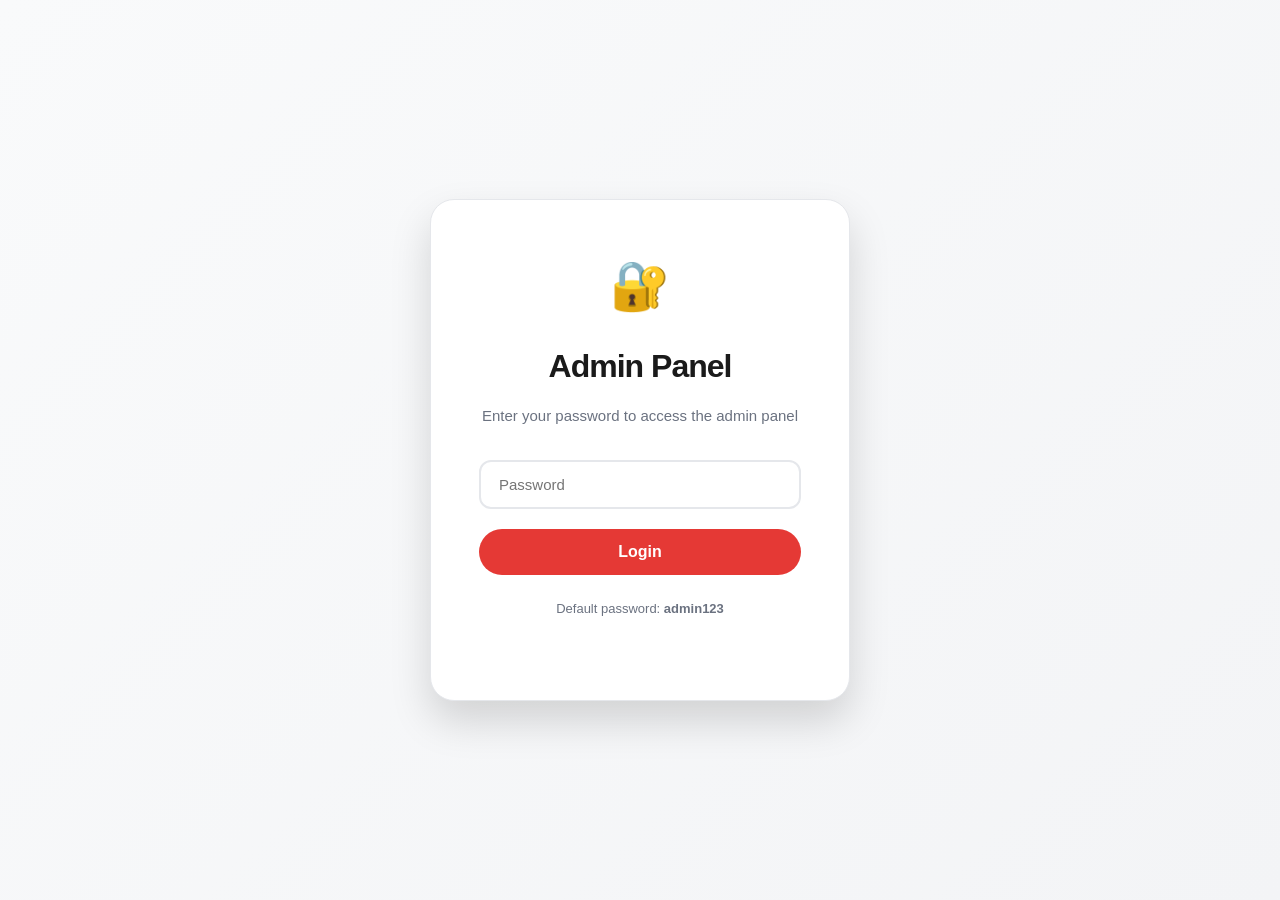
==== admin.html @ 6e89bb48 "Add files via upload" ====
<!DOCTYPE html>
<html lang="en">
<head>
  <meta charset="UTF-8">
  <meta name="viewport" content="width=device-width, initial-scale=1.0">
  <title>Admin Panel | LAPTOP DATA</title>
  <link rel="stylesheet" href="style.css">
</head>
<body>
  <!-- Login Screen -->
  <div class="login-wrap" id="loginScreen">
    <div class="login-card">
      <div style="font-size: 48px; margin-bottom: 16px;">🔐</div>
      <h2>Admin Panel</h2>
      <p>Enter your password to access the admin panel</p>
      <div class="login-error" id="loginError">Incorrect password</div>
      <input type="password" id="passwordInput" placeholder="Password" onkeypress="if(event.key==='Enter') login()">
      <button class="btn btn-primary" onclick="login()">Login</button>
      <p style="margin-top: 24px; font-size: 13px; color: var(--text-secondary);">
        Default password: <strong>admin123</strong>
      </p>
    </div>
  </div>

  <!-- Admin Panel -->
  <div id="adminPanel" style="display: none;">
    <header class="header">
      <nav class="nav">
        <a href="index.html" class="logo">
          <img src="logo.png" alt="LAPTOP DATA" class="logo-img" onerror="this.style.display='none'">
          <span class="logo-text">LAPTOP DATA</span>
        </a>
        <div class="nav-actions">
          <a href="index.html" class="btn btn-secondary">
            🏠 Back to Site
          </a>
          <button class="btn btn-outline" onclick="logout()">
            🚪 Logout
          </button>
        </div>
      </nav>
    </header>

    <div class="admin-container">
      <div class="admin-header">
        <h1>Manage Laptops</h1>
        <div class="admin-actions">
          <button class="btn btn-primary" onclick="openAddForm()">
            ➕ Add New Laptop
          </button>
          <button class="btn btn-secondary" onclick="exportData()">
            📥 Export JSON
          </button>
          <button class="btn btn-secondary" onclick="document.getElementById('importFile').click()">
            📤 Import JSON
          </button>
          <input type="file" id="importFile" accept=".json" style="display:none" onchange="importData(event)">
          <button class="btn btn-outline" onclick="resetData()">
            🔄 Reset Data
          </button>
        </div>
      </div>

      <div class="admin-table-wrap">
        <table class="admin-table">
          <thead>
            <tr>
              <th>Image</th>
              <th>Name</th>
              <th>Brand</th>
              <th>Processor</th>
              <th>RAM</th>
              <th>Price</th>
              <th>Actions</th>
            </tr>
          </thead>
          <tbody id="adminTableBody"></tbody>
        </table>
      </div>
    </div>
  </div>

  <!-- Add/Edit Modal -->
  <div class="modal-overlay" id="formModal">
    <div class="modal form-modal">
      <button class="modal-close" onclick="closeForm()">✕</button>
      <div style="padding: 32px 40px 16px;">
        <h2 id="formTitle" style="font-size: 28px; font-weight: 800; letter-spacing: -1px;">Add New Laptop</h2>
      </div>
      <form id="laptopForm" onsubmit="saveLaptop(event)">
        <div class="form-grid">
          <div class="form-group full">
            <label>Laptop Name *</label>
            <input type="text" name="name" required>
          </div>
          <div class="form-group">
            <label>Brand *</label>
            <input type="text" name="brand" required placeholder="Apple, Dell, HP...">
          </div>
          <div class="form-group">
            <label>Price (USD) *</label>
            <input type="number" name="price" required min="0">
          </div>
          <div class="form-group full">
            <label>Image *</label>
            <div class="image-upload" onclick="document.getElementById('imageUpload').click()">
              <input type="file" id="imageUpload" accept="image/*" onchange="handleImageUpload(event)">
              <div class="image-upload-label">
                <div class="image-upload-icon">📤</div>
                <div class="image-upload-text">Click to upload image or drag and drop</div>
                <div style="font-size: 12px; color: var(--text-secondary); margin-top: 4px;">PNG, JPG up to 2MB</div>
              </div>
              <img id="imagePreview" class="image-preview" style="display: none;">
            </div>
            <input type="url" name="image" id="imageUrl" placeholder="Or paste image URL here" style="margin-top: 12px;">
          </div>
          <div class="form-group">
            <label>Processor (CPU) *</label>
            <input type="text" name="cpu" required placeholder="Intel Core i7-13700H">
          </div>
          <div class="form-group">
            <label>Processor Type *</label>
            <select name="cpuType" required>
              <option value="Intel">Intel</option>
              <option value="AMD">AMD</option>
              <option value="Apple Silicon">Apple Silicon</option>
            </select>
          </div>
          <div class="form-group">
            <label>RAM *</label>
            <input type="text" name="ram" required placeholder="16 GB">
          </div>
          <div class="form-group">
            <label>Storage *</label>
            <input type="text" name="storage" required placeholder="512 GB SSD">
          </div>
          <div class="form-group">
            <label>Display Size *</label>
            <input type="text" name="displaySize" required placeholder="15.6 inch">
          </div>
          <div class="form-group">
            <label>Display Type *</label>
            <input type="text" name="displayType" required placeholder="IPS, OLED, Retina...">
          </div>
          <div class="form-group">
            <label>Resolution *</label>
            <input type="text" name="resolution" required placeholder="1920 x 1080">
          </div>
          <div class="form-group">
            <label>Graphics *</label>
            <input type="text" name="gpu" required placeholder="NVIDIA RTX 4060">
          </div>
          <div class="form-group">
            <label>Battery *</label>
            <input type="text" name="battery" required placeholder="10 hours">
          </div>
          <div class="form-group">
            <label>Weight *</label>
            <input type="text" name="weight" required placeholder="1.8 kg">
          </div>
          <div class="form-group">
            <label>Operating System *</label>
            <input type="text" name="os" required placeholder="Windows 11">
          </div>
          <div class="form-group full">
            <label>Ports *</label>
            <input type="text" name="ports" required placeholder="2x USB-C, HDMI...">
          </div>
          <div class="form-group full">
            <label>Description</label>
            <textarea name="description" placeholder="Brief description about the laptop..."></textarea>
          </div>
        </div>
        <div class="form-actions">
          <button type="button" class="btn btn-secondary" onclick="closeForm()">Cancel</button>
          <button type="submit" class="btn btn-primary">Save Laptop</button>
        </div>
      </form>
    </div>
  </div>

  <!-- Toast -->
  <div class="toast" id="toast"></div>

  <script src="data.js"></script>
  <script>
    // ===== Admin Password =====
    const ADMIN_PASSWORD = 'admin123';
    const SESSION_KEY = 'admin_logged_in';

    // ===== Init =====
    document.addEventListener('DOMContentLoaded', () => {
      if (sessionStorage.getItem(SESSION_KEY) === 'true') {
        showAdmin();
      }
    });

    function login() {
      const pass = document.getElementById('passwordInput').value;
      if (pass === ADMIN_PASSWORD) {
        sessionStorage.setItem(SESSION_KEY, 'true');
        showAdmin();
      } else {
        document.getElementById('loginError').classList.add('show');
        document.getElementById('passwordInput').value = '';
      }
    }

    function logout() {
      sessionStorage.removeItem(SESSION_KEY);
      location.reload();
    }

    function showAdmin() {
      document.getElementById('loginScreen').style.display = 'none';
      document.getElementById('adminPanel').style.display = 'block';
      renderAdminTable();
    }

    // ===== Image Upload =====
    function handleImageUpload(event) {
      const file = event.target.files[0];
      if (!file) return;
      
      if (file.size > 2 * 1024 * 1024) {
        showToast('Image size must be less than 2MB', 'error');
        return;
      }
      
      const reader = new FileReader();
      reader.onload = function(e) {
        const preview = document.getElementById('imagePreview');
        preview.src = e.target.result;
        preview.style.display = 'block';
        document.getElementById('imageUrl').value = e.target.result;
      };
      reader.readAsDataURL(file);
    }

    // ===== Admin Table =====
    function renderAdminTable() {
      const laptops = loadLaptops();
      const tbody = document.getElementById('adminTableBody');
      
      if (laptops.length === 0) {
        tbody.innerHTML = `
          <tr>
            <td colspan="7" style="text-align: center; padding: 60px; color: var(--text-secondary);">
              No laptops added yet. Add your first laptop!
            </td>
          </tr>
        `;
        return;
      }
      
      tbody.innerHTML = laptops.map(l => `
        <tr>
          <td><img src="${l.image}" onerror="this.src='https://via.placeholder.com/70x52/f3f4f6/6b7280?text=L'"></td>
          <td><strong>${l.name}</strong></td>
          <td>${l.brand}</td>
          <td>${l.cpu}</td>
          <td>${l.ram}</td>
          <td>$${l.price.toLocaleString()}</td>
          <td>
            <div class="action-btns">
              <button class="btn-icon btn-edit" onclick="editLaptop(${l.id})" title="Edit">️</button>
              <button class="btn-icon btn-delete" onclick="deleteLaptop(${l.id})" title="Delete">🗑️</button>
            </div>
          </td>
        </tr>
      `).join('');
    }

    // ===== Add / Edit =====
    let editingId = null;

    function openAddForm() {
      editingId = null;
      document.getElementById('formTitle').textContent = 'Add New Laptop';
      document.getElementById('laptopForm').reset();
      document.getElementById('imagePreview').style.display = 'none';
      document.getElementById('formModal').classList.add('active');
    }

    function editLaptop(id) {
      const laptop = loadLaptops().find(l => l.id === id);
      if (!laptop) return;
      
      editingId = id;
      document.getElementById('formTitle').textContent = 'Edit Laptop';
      
      const form = document.getElementById('laptopForm');
      Object.keys(laptop).forEach(key => {
        if (key === 'id') return;
        const input = form.querySelector(`[name="${key}"]`);
        if (input) input.value = laptop[key];
      });
      
      // Show image preview if it's a base64 image
      const imageUrl = laptop.image;
      if (imageUrl.startsWith('data:image')) {
        const preview = document.getElementById('imagePreview');
        preview.src = imageUrl;
        preview.style.display = 'block';
      }
      
      document.getElementById('formModal').classList.add('active');
    }

    function closeForm() {
      document.getElementById('formModal').classList.remove('active');
      editingId = null;
    }

    function saveLaptop(e) {
      e.preventDefault();
      const form = e.target;
      const formData = new FormData(form);
      const data = Object.fromEntries(formData.entries());
      data.price = Number(data.price);
      
      const laptops = loadLaptops();
      
      if (editingId) {
        const idx = laptops.findIndex(l => l.id === editingId);
        laptops[idx] = { ...laptops[idx], ...data };
        showToast('Laptop updated successfully', 'success');
      } else {
        const newId = laptops.length > 0 ? Math.max(...laptops.map(l => l.id)) + 1 : 1;
        laptops.push({ id: newId, ...data });
        showToast('Laptop added successfully', 'success');
      }
      
      saveLaptops(laptops);
      closeForm();
      renderAdminTable();
    }

    function deleteLaptop(id) {
      if (!confirm('Are you sure you want to delete this laptop?')) return;
      
      let laptops = loadLaptops();
      laptops = laptops.filter(l => l.id !== id);
      saveLaptops(laptops);
      renderAdminTable();
      showToast('Laptop deleted', 'success');
    }

    // ===== Import / Export =====
    function exportData() {
      const laptops = loadLaptops();
      const blob = new Blob([JSON.stringify(laptops, null, 2)], { type: 'application/json' });
      const url = URL.createObjectURL(blob);
      const a = document.createElement('a');
      a.href = url;
      a.download = `laptops-backup-${new Date().toISOString().split('T')[0]}.json`;
      a.click();
      URL.revokeObjectURL(url);
      showToast('Backup file downloaded', 'success');
    }

    function importData(e) {
      const file = e.target.files[0];
      if (!file) return;
      
      const reader = new FileReader();
      reader.onload = event => {
        try {
          const data = JSON.parse(event.target.result);
          if (!Array.isArray(data)) throw new Error('Invalid format');
          saveLaptops(data);
          renderAdminTable();
          showToast(`${data.length} laptops imported successfully`, 'success');
        } catch (err) {
          showToast('Error reading file', 'error');
        }
      };
      reader.readAsText(file);
      e.target.value = '';
    }

    function resetData() {
      if (!confirm('Are you sure? All data will be reset to default.')) return;
      localStorage.removeItem('laptops_data');
      renderAdminTable();
      showToast('Data reset to default', 'success');
    }

    // ===== Toast =====
    function showToast(message, type = 'success') {
      const toast = document.getElementById('toast');
      toast.textContent = message;
      toast.className = `toast ${type} show`;
      setTimeout(() => toast.classList.remove('show'), 3000);
    }

    // Close modal on overlay click
    document.addEventListener('click', e => {
      if (e.target.classList.contains('modal-overlay')) {
        e.target.classList.remove('active');
      }
    });
  </script>
</body>
</html>
---- style.css ----
* {
  margin: 0;
  padding: 0;
  box-sizing: border-box;
  -webkit-font-smoothing: antialiased;
  -moz-osx-font-smoothing: grayscale;
}

:root {
  --primary: #e53935;
  --primary-dark: #c62828;
  --primary-light: #ff6f60;
  --text-primary: #1a1a1a;
  --text-secondary: #6b7280;
  --bg-primary: #ffffff;
  --bg-secondary: #f9fafb;
  --bg-tertiary: #f3f4f6;
  --border: #e5e7eb;
  --border-light: #f3f4f6;
  --shadow-sm: 0 1px 2px rgba(0,0,0,0.05);
  --shadow-md: 0 4px 6px rgba(0,0,0,0.07);
  --shadow-lg: 0 10px 25px rgba(0,0,0,0.1);
  --shadow-xl: 0 20px 40px rgba(0,0,0,0.15);
  --radius-sm: 8px;
  --radius-md: 12px;
  --radius-lg: 16px;
  --radius-xl: 24px;
  --transition: all 0.3s cubic-bezier(0.4, 0, 0.2, 1);
}

body {
  font-family: -apple-system, BlinkMacSystemFont, "Segoe UI", Roboto, "Helvetica Neue", Arial, sans-serif;
  background: var(--bg-primary);
  color: var(--text-primary);
  line-height: 1.6;
  overflow-x: hidden;
}

/* ===== Header ===== */
.header {
  position: sticky;
  top: 0;
  z-index: 100;
  background: rgba(255, 255, 255, 0.95);
  backdrop-filter: saturate(180%) blur(20px);
  -webkit-backdrop-filter: saturate(180%) blur(20px);
  border-bottom: 1px solid var(--border);
  box-shadow: var(--shadow-sm);
}

.nav {
  max-width: 1400px;
  margin: 0 auto;
  padding: 16px 32px;
  display: flex;
  justify-content: space-between;
  align-items: center;
}

.logo {
  display: flex;
  align-items: center;
  gap: 12px;
  text-decoration: none;
}

.logo-img {
  height: 40px;
  width: auto;
}

.logo-text {
  font-size: 20px;
  font-weight: 700;
  color: var(--text-primary);
  letter-spacing: -0.5px;
}

.nav-actions {
  display: flex;
  gap: 12px;
  align-items: center;
}

/* ===== Buttons ===== */
.btn {
  padding: 10px 20px;
  border-radius: 980px;
  border: none;
  font-size: 14px;
  font-weight: 600;
  cursor: pointer;
  transition: var(--transition);
  font-family: inherit;
  display: inline-flex;
  align-items: center;
  gap: 8px;
  text-decoration: none;
}

.btn-primary {
  background: var(--primary);
  color: white;
}

.btn-primary:hover {
  background: var(--primary-dark);
  transform: translateY(-2px);
  box-shadow: var(--shadow-md);
}

.btn-secondary {
  background: var(--bg-secondary);
  color: var(--text-primary);
  border: 1px solid var(--border);
}

.btn-secondary:hover {
  background: var(--bg-tertiary);
  border-color: var(--text-secondary);
}

.btn-outline {
  background: transparent;
  color: var(--primary);
  border: 2px solid var(--primary);
}

.btn-outline:hover {
  background: var(--primary);
  color: white;
}

/* ===== Hero ===== */
.hero {
  text-align: center;
  padding: 80px 32px 60px;
  background: linear-gradient(135deg, #ffffff 0%, #f9fafb 100%);
  position: relative;
  overflow: hidden;
}

.hero::before {
  content: '';
  position: absolute;
  top: -50%;
  left: -50%;
  width: 200%;
  height: 200%;
  background: radial-gradient(circle, rgba(229, 57, 53, 0.03) 0%, transparent 70%);
  animation: pulse 15s ease-in-out infinite;
}

@keyframes pulse {
  0%, 100% { transform: scale(1); }
  50% { transform: scale(1.1); }
}

.hero h1 {
  font-size: clamp(36px, 5vw, 64px);
  font-weight: 800;
  letter-spacing: -2px;
  margin-bottom: 20px;
  background: linear-gradient(135deg, #1a1a1a 0%, #6b7280 100%);
  -webkit-background-clip: text;
  -webkit-text-fill-color: transparent;
  background-clip: text;
  position: relative;
  z-index: 1;
}

.hero p {
  font-size: clamp(16px, 2vw, 22px);
  color: var(--text-secondary);
  max-width: 700px;
  margin: 0 auto;
  position: relative;
  z-index: 1;
}

/* ===== Stats ===== */
.stats {
  display: flex;
  justify-content: center;
  gap: 60px;
  margin-top: 40px;
  flex-wrap: wrap;
  position: relative;
  z-index: 1;
}

.stat-item {
  text-align: center;
}

.stat-number {
  font-size: 36px;
  font-weight: 800;
  color: var(--primary);
  display: block;
}

.stat-label {
  font-size: 14px;
  color: var(--text-secondary);
  text-transform: uppercase;
  letter-spacing: 1px;
}

/* ===== Controls ===== */
.controls {
  max-width: 1400px;
  margin: 0 auto;
  padding: 32px;
}

.search-bar {
  position: relative;
  margin-bottom: 24px;
}

.search-bar input {
  width: 100%;
  padding: 16px 24px 16px 52px;
  font-size: 16px;
  border: 2px solid var(--border);
  border-radius: var(--radius-lg);
  background: var(--bg-primary);
  transition: var(--transition);
  font-family: inherit;
}

.search-bar input:focus {
  outline: none;
  border-color: var(--primary);
  box-shadow: 0 0 0 4px rgba(229, 57, 53, 0.1);
}

.search-icon {
  position: absolute;
  left: 20px;
  top: 50%;
  transform: translateY(-50%);
  color: var(--text-secondary);
  font-size: 20px;
}

.filters {
  display: flex;
  flex-wrap: wrap;
  gap: 12px;
  margin-bottom: 24px;
}

.filter-select {
  padding: 12px 40px 12px 16px;
  border: 2px solid var(--border);
  border-radius: var(--radius-md);
  background: var(--bg-primary);
  font-size: 14px;
  font-family: inherit;
  color: var(--text-primary);
  cursor: pointer;
  transition: var(--transition);
  appearance: none;
  background-image: url("data:image/svg+xml;charset=UTF-8,%3csvg xmlns='http://www.w3.org/2000/svg' viewBox='0 0 24 24' fill='none' stroke='%236b7280' stroke-width='2'%3e%3cpolyline points='6 9 12 15 18 9'%3e%3c/polyline%3e%3c/svg%3e");
  background-repeat: no-repeat;
  background-position: right 12px center;
  background-size: 16px;
  font-weight: 500;
}

.filter-select:hover {
  border-color: var(--primary);
}

.filter-select:focus {
  outline: none;
  border-color: var(--primary);
  box-shadow: 0 0 0 4px rgba(229, 57, 53, 0.1);
}

.reset-filters {
  padding: 12px 20px;
  border: none;
  background: transparent;
  color: var(--primary);
  font-size: 14px;
  cursor: pointer;
  font-family: inherit;
  font-weight: 600;
  border-radius: var(--radius-md);
  transition: var(--transition);
}

.reset-filters:hover {
  background: rgba(229, 57, 53, 0.1);
}

.results-info {
  font-size: 14px;
  color: var(--text-secondary);
  margin-bottom: 24px;
  font-weight: 500;
}

/* ===== Laptop Grid ===== */
.laptops-grid {
  display: grid;
  grid-template-columns: repeat(auto-fill, minmax(320px, 1fr));
  gap: 24px;
  max-width: 1400px;
  margin: 0 auto;
  padding: 0 32px 80px;
}

.laptop-card {
  background: var(--bg-primary);
  border-radius: var(--radius-xl);
  overflow: hidden;
  transition: var(--transition);
  border: 1px solid var(--border);
  position: relative;
  cursor: pointer;
}

.laptop-card:hover {
  transform: translateY(-8px);
  box-shadow: var(--shadow-xl);
  border-color: var(--primary);
}

.laptop-image-wrap {
  background: linear-gradient(135deg, #f9fafb 0%, #f3f4f6 100%);
  padding: 40px;
  display: flex;
  align-items: center;
  justify-content: center;
  height: 240px;
  position: relative;
  overflow: hidden;
}

.laptop-image-wrap::before {
  content: '';
  position: absolute;
  top: 0;
  left: 0;
  right: 0;
  bottom: 0;
  background: radial-gradient(circle at center, rgba(229, 57, 53, 0.05) 0%, transparent 70%);
}

.laptop-image-wrap img {
  max-width: 100%;
  max-height: 180px;
  object-fit: contain;
  transition: var(--transition);
  position: relative;
  z-index: 1;
}

.laptop-card:hover .laptop-image-wrap img {
  transform: scale(1.08);
}

.compare-checkbox {
  position: absolute;
  top: 16px;
  right: 16px;
  width: 28px;
  height: 28px;
  border-radius: 50%;
  background: rgba(255,255,255,0.95);
  backdrop-filter: blur(10px);
  border: 2px solid var(--border);
  cursor: pointer;
  display: flex;
  align-items: center;
  justify-content: center;
  transition: var(--transition);
  z-index: 2;
}

.compare-checkbox:hover {
  border-color: var(--primary);
  transform: scale(1.1);
}

.compare-checkbox.active {
  background: var(--primary);
  border-color: var(--primary);
  color: white;
}

.compare-checkbox.active::after {
  content: "✓";
  font-size: 16px;
  font-weight: bold;
}

.laptop-info {
  padding: 24px;
}

.laptop-brand {
  font-size: 12px;
  color: var(--primary);
  text-transform: uppercase;
  letter-spacing: 1px;
  margin-bottom: 8px;
  font-weight: 600;
}

.laptop-name {
  font-size: 20px;
  font-weight: 700;
  margin-bottom: 12px;
  letter-spacing: -0.5px;
  line-height: 1.3;
}

.laptop-specs {
  display: flex;
  flex-wrap: wrap;
  gap: 8px;
  margin-bottom: 16px;
}

.spec-tag {
  font-size: 12px;
  padding: 6px 12px;
  background: var(--bg-secondary);
  border-radius: 980px;
  color: var(--text-secondary);
  font-weight: 500;
}

.laptop-footer {
  display: flex;
  justify-content: space-between;
  align-items: center;
  padding-top: 16px;
  border-top: 1px solid var(--border-light);
}

.laptop-price {
  font-size: 22px;
  font-weight: 700;
  color: var(--text-primary);
}

.laptop-price span {
  font-size: 14px;
  color: var(--text-secondary);
  font-weight: 400;
}

.btn-details {
  padding: 10px 20px;
  font-size: 14px;
  background: var(--primary);
  color: white;
  border: none;
  border-radius: 980px;
  cursor: pointer;
  transition: var(--transition);
  font-family: inherit;
  font-weight: 600;
}

.btn-details:hover {
  background: var(--primary-dark);
  transform: translateY(-2px);
  box-shadow: var(--shadow-md);
}

/* ===== Compare Bar ===== */
.compare-bar {
  position: fixed;
  bottom: -100px;
  left: 50%;
  transform: translateX(-50%);
  background: rgba(255, 255, 255, 0.98);
  backdrop-filter: blur(20px);
  border: 2px solid var(--border);
  border-radius: var(--radius-xl);
  padding: 16px 28px;
  box-shadow: var(--shadow-xl);
  display: flex;
  align-items: center;
  gap: 20px;
  z-index: 99;
  transition: bottom 0.4s cubic-bezier(0.4, 0, 0.2, 1);
  max-width: 90vw;
}

.compare-bar.visible {
  bottom: 32px;
}

.compare-count {
  font-size: 15px;
  font-weight: 600;
  color: var(--text-primary);
}

.compare-count strong {
  color: var(--primary);
  font-size: 18px;
}

/* ===== Modal ===== */
.modal-overlay {
  position: fixed;
  inset: 0;
  background: rgba(0, 0, 0, 0.6);
  backdrop-filter: blur(10px);
  display: none;
  align-items: center;
  justify-content: center;
  z-index: 1000;
  padding: 20px;
  animation: fadeIn 0.3s ease;
}

.modal-overlay.active {
  display: flex;
}

@keyframes fadeIn {
  from { opacity: 0; }
  to { opacity: 1; }
}

.modal {
  background: var(--bg-primary);
  border-radius: var(--radius-xl);
  max-width: 900px;
  width: 100%;
  max-height: 90vh;
  overflow-y: auto;
  position: relative;
  animation: slideUp 0.4s cubic-bezier(0.4, 0, 0.2, 1);
  box-shadow: var(--shadow-xl);
}

@keyframes slideUp {
  from { transform: translateY(30px); opacity: 0; }
  to { transform: translateY(0); opacity: 1; }
}

.modal-close {
  position: absolute;
  top: 20px;
  right: 20px;
  width: 40px;
  height: 40px;
  border-radius: 50%;
  background: var(--bg-secondary);
  border: none;
  cursor: pointer;
  font-size: 20px;
  display: flex;
  align-items: center;
  justify-content: center;
  transition: var(--transition);
  z-index: 2;
}

.modal-close:hover {
  background: var(--bg-tertiary);
  transform: rotate(90deg);
}

.modal-header {
  padding: 50px 40px 30px;
  text-align: center;
  background: linear-gradient(135deg, #f9fafb 0%, #f3f4f6 100%);
  border-radius: var(--radius-xl) var(--radius-xl) 0 0;
}

.modal-header img {
  max-width: 100%;
  max-height: 280px;
  margin-bottom: 24px;
}

.modal-header h2 {
  font-size: 32px;
  font-weight: 800;
  letter-spacing: -1px;
  margin-bottom: 12px;
}

.modal-header .brand {
  color: var(--primary);
  font-size: 14px;
  text-transform: uppercase;
  letter-spacing: 2px;
  font-weight: 600;
}

.modal-body {
  padding: 40px;
}

.specs-grid {
  display: grid;
  grid-template-columns: repeat(auto-fit, minmax(220px, 1fr));
  gap: 24px;
  margin-bottom: 32px;
}

.spec-item {
  padding: 20px;
  background: var(--bg-secondary);
  border-radius: var(--radius-md);
  border: 1px solid var(--border-light);
  transition: var(--transition);
}

.spec-item:hover {
  border-color: var(--primary);
  transform: translateY(-2px);
}

.spec-label {
  font-size: 12px;
  color: var(--text-secondary);
  text-transform: uppercase;
  letter-spacing: 1px;
  margin-bottom: 8px;
  font-weight: 600;
}

.spec-value {
  font-size: 16px;
  font-weight: 600;
  color: var(--text-primary);
}

.description {
  padding: 24px;
  background: var(--bg-secondary);
  border-radius: var(--radius-md);
  color: var(--text-secondary);
  line-height: 1.8;
  border-left: 4px solid var(--primary);
}

/* ===== Compare Modal ===== */
.compare-table {
  width: 100%;
  border-collapse: collapse;
  margin-top: 24px;
}

.compare-table th,
.compare-table td {
  padding: 16px;
  text-align: left;
  border-bottom: 1px solid var(--border-light);
  font-size: 14px;
}

.compare-table th {
  background: var(--bg-secondary);
  font-weight: 700;
  color: var(--text-secondary);
  font-size: 12px;
  text-transform: uppercase;
  letter-spacing: 1px;
  position: sticky;
  top: 0;
}

.compare-table td:first-child {
  font-weight: 600;
  color: var(--text-secondary);
  width: 160px;
}

.compare-table tr:hover td {
  background: var(--bg-secondary);
}

.compare-img {
  width: 100px;
  height: 75px;
  object-fit: contain;
  margin-bottom: 12px;
  background: var(--bg-primary);
  padding: 8px;
  border-radius: var(--radius-sm);
}

/* ===== Admin Page ===== */
.admin-container {
  max-width: 1400px;
  margin: 0 auto;
  padding: 48px 32px;
}

.admin-header {
  display: flex;
  justify-content: space-between;
  align-items: center;
  margin-bottom: 40px;
  flex-wrap: wrap;
  gap: 20px;
}

.admin-header h1 {
  font-size: 36px;
  font-weight: 800;
  letter-spacing: -1px;
}

.admin-actions {
  display: flex;
  gap: 12px;
  flex-wrap: wrap;
}

.admin-table-wrap {
  background: var(--bg-primary);
  border-radius: var(--radius-xl);
  border: 1px solid var(--border);
  overflow: hidden;
  box-shadow: var(--shadow-md);
}

.admin-table {
  width: 100%;
  border-collapse: collapse;
}

.admin-table th,
.admin-table td {
  padding: 16px 20px;
  text-align: left;
  border-bottom: 1px solid var(--border-light);
  font-size: 14px;
}

.admin-table th {
  background: var(--bg-secondary);
  font-weight: 700;
  color: var(--text-secondary);
  font-size: 12px;
  text-transform: uppercase;
  letter-spacing: 1px;
}

.admin-table tr:hover {
  background: var(--bg-secondary);
}

.admin-table img {
  width: 70px;
  height: 52px;
  object-fit: contain;
  background: var(--bg-secondary);
  border-radius: var(--radius-sm);
  padding: 6px;
}

.action-btns {
  display: flex;
  gap: 8px;
}

.btn-icon {
  width: 36px;
  height: 36px;
  border-radius: var(--radius-sm);
  border: none;
  cursor: pointer;
  display: flex;
  align-items: center;
  justify-content: center;
  transition: var(--transition);
  font-size: 16px;
}

.btn-edit {
  background: #dbeafe;
  color: #1d4ed8;
}

.btn-edit:hover {
  background: #1d4ed8;
  color: white;
  transform: translateY(-2px);
}

.btn-delete {
  background: #fee2e2;
  color: #dc2626;
}

.btn-delete:hover {
  background: #dc2626;
  color: white;
  transform: translateY(-2px);
}

/* ===== Form ===== */
.form-modal {
  max-width: 800px;
}

.form-grid {
  display: grid;
  grid-template-columns: repeat(2, 1fr);
  gap: 20px;
  padding: 32px 40px 40px;
}

.form-group {
  display: flex;
  flex-direction: column;
  gap: 8px;
}

.form-group.full {
  grid-column: 1 / -1;
}

.form-group label {
  font-size: 13px;
  font-weight: 600;
  color: var(--text-secondary);
  text-transform: uppercase;
  letter-spacing: 0.5px;
}

.form-group input,
.form-group textarea,
.form-group select {
  padding: 12px 16px;
  border: 2px solid var(--border);
  border-radius: var(--radius-md);
  font-size: 14px;
  font-family: inherit;
  transition: var(--transition);
  background: var(--bg-primary);
}

.form-group input:focus,
.form-group textarea:focus,
.form-group select:focus {
  outline: none;
  border-color: var(--primary);
  box-shadow: 0 0 0 4px rgba(229, 57, 53, 0.1);
}

.form-group textarea {
  resize: vertical;
  min-height: 100px;
}

.image-upload {
  border: 2px dashed var(--border);
  border-radius: var(--radius-md);
  padding: 24px;
  text-align: center;
  cursor: pointer;
  transition: var(--transition);
  background: var(--bg-secondary);
}

.image-upload:hover {
  border-color: var(--primary);
  background: rgba(229, 57, 53, 0.02);
}

.image-upload input {
  display: none;
}

.image-upload-label {
  display: flex;
  flex-direction: column;
  align-items: center;
  gap: 8px;
  cursor: pointer;
}

.image-upload-icon {
  font-size: 32px;
  color: var(--text-secondary);
}

.image-upload-text {
  font-size: 14px;
  color: var(--text-secondary);
  font-weight: 500;
}

.image-preview {
  max-width: 200px;
  max-height: 150px;
  margin-top: 12px;
  border-radius: var(--radius-sm);
  object-fit: contain;
}

.form-actions {
  padding: 24px 40px 32px;
  display: flex;
  gap: 12px;
  justify-content: flex-end;
  border-top: 1px solid var(--border-light);
}

/* ===== Login ===== */
.login-wrap {
  min-height: 100vh;
  display: flex;
  align-items: center;
  justify-content: center;
  background: linear-gradient(135deg, #f9fafb 0%, #f3f4f6 100%);
  padding: 20px;
}

.login-card {
  background: var(--bg-primary);
  border-radius: var(--radius-xl);
  padding: 48px;
  max-width: 420px;
  width: 100%;
  box-shadow: var(--shadow-xl);
  text-align: center;
  border: 1px solid var(--border);
}

.login-card h2 {
  font-size: 32px;
  font-weight: 800;
  margin-bottom: 12px;
  letter-spacing: -1px;
}

.login-card p {
  color: var(--text-secondary);
  margin-bottom: 32px;
  font-size: 15px;
}

.login-card input {
  width: 100%;
  padding: 14px 18px;
  border: 2px solid var(--border);
  border-radius: var(--radius-md);
  font-size: 15px;
  margin-bottom: 20px;
  font-family: inherit;
  transition: var(--transition);
}

.login-card input:focus {
  outline: none;
  border-color: var(--primary);
  box-shadow: 0 0 0 4px rgba(229, 57, 53, 0.1);
}

.login-card .btn {
  width: 100%;
  justify-content: center;
  padding: 14px;
  font-size: 16px;
}

.login-error {
  color: var(--primary);
  font-size: 14px;
  margin-bottom: 16px;
  display: none;
  font-weight: 500;
}

.login-error.show {
  display: block;
}

/* ===== Empty State ===== */
.empty-state {
  text-align: center;
  padding: 80px 20px;
  color: var(--text-secondary);
  grid-column: 1 / -1;
}

.empty-state-icon {
  font-size: 72px;
  margin-bottom: 20px;
  opacity: 0.3;
}

.empty-state h3 {
  font-size: 24px;
  color: var(--text-primary);
  margin-bottom: 12px;
  font-weight: 700;
}

/* ===== Footer ===== */
.footer {
  background: var(--bg-secondary);
  border-top: 1px solid var(--border);
  padding: 40px 32px;
  text-align: center;
}

.footer-content {
  max-width: 1400px;
  margin: 0 auto;
}

.footer p {
  color: var(--text-secondary);
  font-size: 14px;
}

.footer-links {
  display: flex;
  justify-content: center;
  gap: 24px;
  margin-top: 16px;
}

.footer-links a {
  color: var(--text-secondary);
  text-decoration: none;
  font-size: 14px;
  transition: var(--transition);
}

.footer-links a:hover {
  color: var(--primary);
}

/* ===== Responsive ===== */
@media (max-width: 768px) {
  .nav {
    padding: 12px 20px;
  }
  
  .hero {
    padding: 60px 20px 40px;
  }
  
  .stats {
    gap: 30px;
  }
  
  .controls {
    padding: 20px;
  }
  
  .laptops-grid {
    grid-template-columns: 1fr;
    gap: 20px;
    padding: 0 20px 60px;
  }
  
  .filter-select {
    flex: 1 1 100%;
  }
  
  .modal-header,
  .modal-body,
  .form-grid,
  .form-actions {
    padding-left: 24px;
    padding-right: 24px;
  }
  
  .form-grid {
    grid-template-columns: 1fr;
  }
  
  .admin-table-wrap {
    overflow-x: auto;
  }
  
  .admin-table {
    min-width: 800px;
  }
  
  .compare-bar {
    flex-direction: column;
    gap: 12px;
    padding: 16px;
    width: calc(100% - 40px);
  }
}

/* ===== Scrollbar ===== */
::-webkit-scrollbar {
  width: 10px;
  height: 10px;
}

::-webkit-scrollbar-track {
  background: var(--bg-secondary);
}

::-webkit-scrollbar-thumb {
  background: var(--border);
  border-radius: 5px;
}

::-webkit-scrollbar-thumb:hover {
  background: var(--text-secondary);
}

/* ===== Toast ===== */
.toast {
  position: fixed;
  top: 100px;
  right: 24px;
  background: var(--text-primary);
  color: white;
  padding: 16px 24px;
  border-radius: var(--radius-md);
  box-shadow: var(--shadow-xl);
  z-index: 2000;
  transform: translateX(400px);
  transition: transform 0.4s cubic-bezier(0.4, 0, 0.2, 1);
  font-size: 14px;
  max-width: 320px;
  font-weight: 500;
}

.toast.show {
  transform: translateX(0);
}

.toast.success {
  background: #10b981;
}

.toast.error {
  background: var(--primary);
}
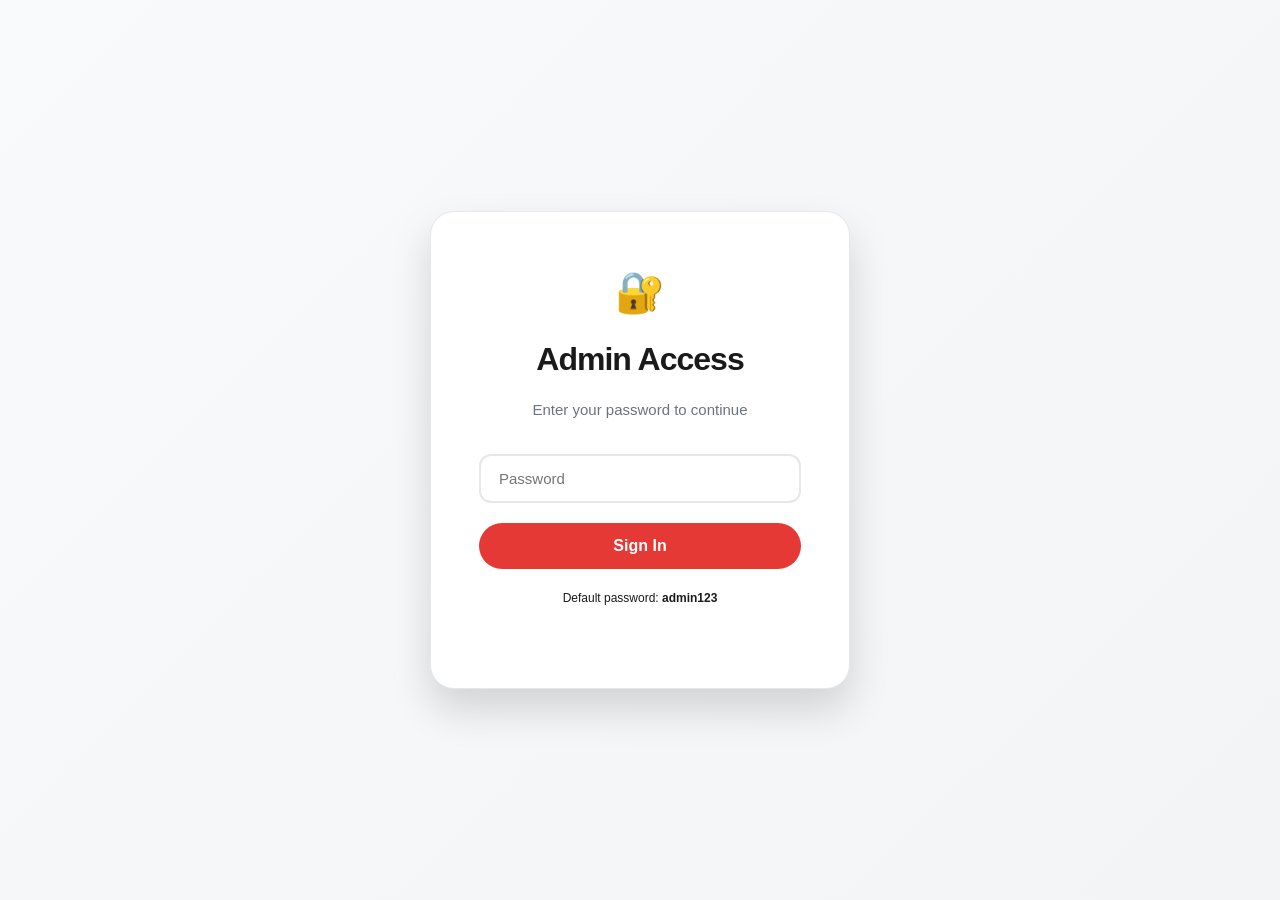
==== commit 1b90f961: "Update admin.html" ====
--- a/admin.html
+++ b/admin.html
@@ -10,13 +10,13 @@
   <!-- Login Screen -->
   <div class="login-wrap" id="loginScreen">
     <div class="login-card">
-      <div style="font-size: 48px; margin-bottom: 16px;">🔐</div>
-      <h2>Admin Panel</h2>
-      <p>Enter your password to access the admin panel</p>
+      <div style="font-size: 40px; margin-bottom: 10px;">🔐</div>
+      <h2>Admin Access</h2>
+      <p>Enter your password to continue</p>
       <div class="login-error" id="loginError">Incorrect password</div>
       <input type="password" id="passwordInput" placeholder="Password" onkeypress="if(event.key==='Enter') login()">
-      <button class="btn btn-primary" onclick="login()">Login</button>
-      <p style="margin-top: 24px; font-size: 13px; color: var(--text-secondary);">
+      <button class="btn btn-primary" onclick="login()">Sign In</button>
+      <p style="margin-top: 20px; font-size: 12px; color: var(--text-tertiary);">
         Default password: <strong>admin123</strong>
       </p>
     </div>
@@ -32,10 +32,10 @@
         </a>
         <div class="nav-actions">
           <a href="index.html" class="btn btn-secondary">
-            🏠 Back to Site
+            ← Back to Site
           </a>
           <button class="btn btn-outline" onclick="logout()">
-            🚪 Logout
+            Logout
           </button>
         </div>
       </nav>
@@ -46,17 +46,17 @@
         <h1>Manage Laptops</h1>
         <div class="admin-actions">
           <button class="btn btn-primary" onclick="openAddForm()">
-            ➕ Add New Laptop
+            + Add New Laptop
           </button>
           <button class="btn btn-secondary" onclick="exportData()">
-            📥 Export JSON
+            ↓ Export JSON
           </button>
           <button class="btn btn-secondary" onclick="document.getElementById('importFile').click()">
-            📤 Import JSON
+            ↑ Import JSON
           </button>
           <input type="file" id="importFile" accept=".json" style="display:none" onchange="importData(event)">
           <button class="btn btn-outline" onclick="resetData()">
-            🔄 Reset Data
+            ↻ Reset
           </button>
         </div>
       </div>
@@ -68,9 +68,8 @@
               <th>Image</th>
               <th>Name</th>
               <th>Brand</th>
-              <th>Processor</th>
-              <th>RAM</th>
-              <th>Price</th>
+              <th>Variants</th>
+              <th>Price Range</th>
               <th>Actions</th>
             </tr>
           </thead>
@@ -83,9 +82,9 @@
   <!-- Add/Edit Modal -->
   <div class="modal-overlay" id="formModal">
     <div class="modal form-modal">
-      <button class="modal-close" onclick="closeForm()">✕</button>
-      <div style="padding: 32px 40px 16px;">
-        <h2 id="formTitle" style="font-size: 28px; font-weight: 800; letter-spacing: -1px;">Add New Laptop</h2>
+      <button class="modal-close" onclick="closeForm()"></button>
+      <div style="padding: 30px 40px 10px;">
+        <h2 id="formTitle" style="font-size: 24px; font-weight: 700;">Add New Laptop</h2>
       </div>
       <form id="laptopForm" onsubmit="saveLaptop(event)">
         <div class="form-grid">
@@ -98,45 +97,21 @@
             <input type="text" name="brand" required placeholder="Apple, Dell, HP...">
           </div>
           <div class="form-group">
-            <label>Price (USD) *</label>
-            <input type="number" name="price" required min="0">
+            <label>Display Size *</label>
+            <input type="text" name="displaySize" required placeholder="15.6 inch">
           </div>
           <div class="form-group full">
             <label>Image *</label>
             <div class="image-upload" onclick="document.getElementById('imageUpload').click()">
               <input type="file" id="imageUpload" accept="image/*" onchange="handleImageUpload(event)">
-              <div class="image-upload-label">
-                <div class="image-upload-icon">📤</div>
-                <div class="image-upload-text">Click to upload image or drag and drop</div>
-                <div style="font-size: 12px; color: var(--text-secondary); margin-top: 4px;">PNG, JPG up to 2MB</div>
+              <div>
+                <div style="font-size: 28px; margin-bottom: 6px;">📤</div>
+                <div style="font-size: 13px; color: var(--text-secondary); font-weight: 500;">Click to upload image</div>
+                <div style="font-size: 11px; color: var(--text-tertiary); margin-top: 4px;">PNG, JPG up to 2MB</div>
               </div>
               <img id="imagePreview" class="image-preview" style="display: none;">
             </div>
-            <input type="url" name="image" id="imageUrl" placeholder="Or paste image URL here" style="margin-top: 12px;">
-          </div>
-          <div class="form-group">
-            <label>Processor (CPU) *</label>
-            <input type="text" name="cpu" required placeholder="Intel Core i7-13700H">
-          </div>
-          <div class="form-group">
-            <label>Processor Type *</label>
-            <select name="cpuType" required>
-              <option value="Intel">Intel</option>
-              <option value="AMD">AMD</option>
-              <option value="Apple Silicon">Apple Silicon</option>
-            </select>
-          </div>
-          <div class="form-group">
-            <label>RAM *</label>
-            <input type="text" name="ram" required placeholder="16 GB">
-          </div>
-          <div class="form-group">
-            <label>Storage *</label>
-            <input type="text" name="storage" required placeholder="512 GB SSD">
-          </div>
-          <div class="form-group">
-            <label>Display Size *</label>
-            <input type="text" name="displaySize" required placeholder="15.6 inch">
+            <input type="url" name="image" id="imageUrl" placeholder="Or paste image URL here" style="margin-top: 10px;">
           </div>
           <div class="form-group">
             <label>Display Type *</label>
@@ -145,10 +120,6 @@
           <div class="form-group">
             <label>Resolution *</label>
             <input type="text" name="resolution" required placeholder="1920 x 1080">
-          </div>
-          <div class="form-group">
-            <label>Graphics *</label>
-            <input type="text" name="gpu" required placeholder="NVIDIA RTX 4060">
           </div>
           <div class="form-group">
             <label>Battery *</label>
@@ -169,6 +140,23 @@
           <div class="form-group full">
             <label>Description</label>
             <textarea name="description" placeholder="Brief description about the laptop..."></textarea>
+          </div>
+          
+          <!-- Variants Editor -->
+          <div class="form-group full">
+            <label>Configurations (Variants) *</label>
+            <div class="variants-editor">
+              <div class="variant-header">
+                <div>CPU</div>
+                <div>Type</div>
+                <div>GPU</div>
+                <div>RAM</div>
+                <div>Storage</div>
+                <div>Price</div>
+              </div>
+              <div id="variantsContainer"></div>
+              <button type="button" class="btn-add-variant" onclick="addVariantRow()">+ Add Configuration</button>
+            </div>
           </div>
         </div>
         <div class="form-actions">
@@ -184,9 +172,18 @@
 
   <script src="data.js"></script>
   <script>
-    // ===== Admin Password =====
-    const ADMIN_PASSWORD = 'admin123';
+    // ===== Security: SHA-256 Hash of "admin123" =====
+    // The actual password is never stored in the code
+    const ADMIN_HASH = "240be518fabd2724ddb6f04eeb1da5967448d7e831c08c8fa822809f74c720a9";
     const SESSION_KEY = 'admin_logged_in';
+
+    async function hashPassword(password) {
+      const encoder = new TextEncoder();
+      const data = encoder.encode(password);
+      const hashBuffer = await crypto.subtle.digest('SHA-256', data);
+      const hashArray = Array.from(new Uint8Array(hashBuffer));
+      return hashArray.map(b => b.toString(16).padStart(2, '0')).join('');
+    }
 
     // ===== Init =====
     document.addEventListener('DOMContentLoaded', () => {
@@ -195,9 +192,10 @@
       }
     });
 
-    function login() {
+    async function login() {
       const pass = document.getElementById('passwordInput').value;
-      if (pass === ADMIN_PASSWORD) {
+      const hash = await hashPassword(pass);
+      if (hash === ADMIN_HASH) {
         sessionStorage.setItem(SESSION_KEY, 'true');
         showAdmin();
       } else {
@@ -237,6 +235,62 @@
       reader.readAsDataURL(file);
     }
 
+    // ===== Variants Editor =====
+    let variantRows = [];
+
+    function addVariantRow(data = null) {
+      const container = document.getElementById('variantsContainer');
+      const idx = variantRows.length;
+      
+      const row = document.createElement('div');
+      row.className = 'variant-row';
+      row.dataset.idx = idx;
+      row.innerHTML = `
+        <input type="text" name="v_cpu" placeholder="CPU" value="${data?.cpu || ''}" required>
+        <select name="v_cpuType" required>
+          <option value="Intel" ${data?.cpuType === 'Intel' ? 'selected' : ''}>Intel</option>
+          <option value="AMD" ${data?.cpuType === 'AMD' ? 'selected' : ''}>AMD</option>
+          <option value="Apple Silicon" ${data?.cpuType === 'Apple Silicon' ? 'selected' : ''}>Apple</option>
+        </select>
+        <input type="text" name="v_gpu" placeholder="GPU" value="${data?.gpu || ''}" required>
+        <input type="text" name="v_ram" placeholder="RAM" value="${data?.ram || ''}" required>
+        <input type="text" name="v_storage" placeholder="Storage" value="${data?.storage || ''}" required>
+        <div style="display: flex; gap: 6px;">
+          <input type="number" name="v_price" placeholder="Price" value="${data?.price || ''}" required min="0" style="flex: 1;">
+          <button type="button" class="btn-remove-variant" onclick="removeVariantRow(${idx})">✕</button>
+        </div>
+      `;
+      
+      container.appendChild(row);
+      variantRows.push(row);
+    }
+
+    function removeVariantRow(idx) {
+      const row = variantRows[idx];
+      if (row) {
+        row.remove();
+        variantRows[idx] = null;
+      }
+    }
+
+    function getVariantsFromForm() {
+      const variants = [];
+      variantRows.forEach(row => {
+        if (!row) return;
+        const cpu = row.querySelector('[name="v_cpu"]').value.trim();
+        const cpuType = row.querySelector('[name="v_cpuType"]').value;
+        const gpu = row.querySelector('[name="v_gpu"]').value.trim();
+        const ram = row.querySelector('[name="v_ram"]').value.trim();
+        const storage = row.querySelector('[name="v_storage"]').value.trim();
+        const price = parseFloat(row.querySelector('[name="v_price"]').value);
+        
+        if (cpu && gpu && ram && storage && !isNaN(price)) {
+          variants.push({ cpu, cpuType, gpu, ram, storage, price });
+        }
+      });
+      return variants;
+    }
+
     // ===== Admin Table =====
     function renderAdminTable() {
       const laptops = loadLaptops();
@@ -245,7 +299,7 @@
       if (laptops.length === 0) {
         tbody.innerHTML = `
           <tr>
-            <td colspan="7" style="text-align: center; padding: 60px; color: var(--text-secondary);">
+            <td colspan="6" style="text-align: center; padding: 40px; color: var(--text-secondary);">
               No laptops added yet. Add your first laptop!
             </td>
           </tr>
@@ -253,22 +307,29 @@
         return;
       }
       
-      tbody.innerHTML = laptops.map(l => `
-        <tr>
-          <td><img src="${l.image}" onerror="this.src='https://via.placeholder.com/70x52/f3f4f6/6b7280?text=L'"></td>
-          <td><strong>${l.name}</strong></td>
-          <td>${l.brand}</td>
-          <td>${l.cpu}</td>
-          <td>${l.ram}</td>
-          <td>$${l.price.toLocaleString()}</td>
-          <td>
-            <div class="action-btns">
-              <button class="btn-icon btn-edit" onclick="editLaptop(${l.id})" title="Edit">️</button>
-              <button class="btn-icon btn-delete" onclick="deleteLaptop(${l.id})" title="Delete">🗑️</button>
-            </div>
-          </td>
-        </tr>
-      `).join('');
+      tbody.innerHTML = laptops.map(l => {
+        const minPrice = Math.min(...l.variants.map(v => v.price));
+        const maxPrice = Math.max(...l.variants.map(v => v.price));
+        const priceRange = minPrice === maxPrice 
+          ? `$${minPrice.toLocaleString()}` 
+          : `$${minPrice.toLocaleString()} - $${maxPrice.toLocaleString()}`;
+        
+        return `
+          <tr>
+            <td><img src="${l.image}" onerror="this.src='https://via.placeholder.com/60x45/f5f5f7/6e6e73?text=L'"></td>
+            <td><strong>${l.name}</strong></td>
+            <td>${l.brand}</td>
+            <td>${l.variants.length}</td>
+            <td>${priceRange}</td>
+            <td>
+              <div class="action-btns">
+                <button class="btn-icon btn-edit" onclick="editLaptop(${l.id})" title="Edit">✎</button>
+                <button class="btn-icon btn-delete" onclick="deleteLaptop(${l.id})" title="Delete">🗑</button>
+              </div>
+            </td>
+          </tr>
+        `;
+      }).join('');
     }
 
     // ===== Add / Edit =====
@@ -279,6 +340,9 @@
       document.getElementById('formTitle').textContent = 'Add New Laptop';
       document.getElementById('laptopForm').reset();
       document.getElementById('imagePreview').style.display = 'none';
+      document.getElementById('variantsContainer').innerHTML = '';
+      variantRows = [];
+      addVariantRow(); // Add one empty row
       document.getElementById('formModal').classList.add('active');
     }
 
@@ -290,19 +354,23 @@
       document.getElementById('formTitle').textContent = 'Edit Laptop';
       
       const form = document.getElementById('laptopForm');
-      Object.keys(laptop).forEach(key => {
-        if (key === 'id') return;
+      const fields = ['name', 'brand', 'image', 'displaySize', 'displayType', 'resolution', 'battery', 'weight', 'os', 'ports', 'description'];
+      fields.forEach(key => {
         const input = form.querySelector(`[name="${key}"]`);
-        if (input) input.value = laptop[key];
+        if (input) input.value = laptop[key] || '';
       });
       
-      // Show image preview if it's a base64 image
-      const imageUrl = laptop.image;
-      if (imageUrl.startsWith('data:image')) {
+      // Show image preview
+      if (laptop.image && laptop.image.startsWith('data:image')) {
         const preview = document.getElementById('imagePreview');
-        preview.src = imageUrl;
+        preview.src = laptop.image;
         preview.style.display = 'block';
       }
+      
+      // Populate variants
+      document.getElementById('variantsContainer').innerHTML = '';
+      variantRows = [];
+      laptop.variants.forEach(v => addVariantRow(v));
       
       document.getElementById('formModal').classList.add('active');
     }
@@ -317,7 +385,20 @@
       const form = e.target;
       const formData = new FormData(form);
       const data = Object.fromEntries(formData.entries());
-      data.price = Number(data.price);
+      
+      const variants = getVariantsFromForm();
+      if (variants.length === 0) {
+        showToast('Add at least one configuration', 'error');
+        return;
+      }
+      
+      data.variants = variants;
+      delete data.v_cpu;
+      delete data.v_cpuType;
+      delete data.v_gpu;
+      delete data.v_ram;
+      delete data.v_storage;
+      delete data.v_price;
       
       const laptops = loadLaptops();
       
@@ -356,7 +437,7 @@
       a.download = `laptops-backup-${new Date().toISOString().split('T')[0]}.json`;
       a.click();
       URL.revokeObjectURL(url);
-      showToast('Backup file downloaded', 'success');
+      showToast('Backup downloaded', 'success');
     }
 
     function importData(e) {
@@ -370,7 +451,7 @@
           if (!Array.isArray(data)) throw new Error('Invalid format');
           saveLaptops(data);
           renderAdminTable();
-          showToast(`${data.length} laptops imported successfully`, 'success');
+          showToast(`${data.length} laptops imported`, 'success');
         } catch (err) {
           showToast('Error reading file', 'error');
         }
@@ -380,10 +461,10 @@
     }
 
     function resetData() {
-      if (!confirm('Are you sure? All data will be reset to default.')) return;
+      if (!confirm('Reset all data to default?')) return;
       localStorage.removeItem('laptops_data');
       renderAdminTable();
-      showToast('Data reset to default', 'success');
+      showToast('Data reset', 'success');
     }
 
     // ===== Toast =====
@@ -394,7 +475,6 @@
       setTimeout(() => toast.classList.remove('show'), 3000);
     }
 
-    // Close modal on overlay click
     document.addEventListener('click', e => {
       if (e.target.classList.contains('modal-overlay')) {
         e.target.classList.remove('active');
@@ -402,4 +482,4 @@
     });
   </script>
 </body>
-</html>+  </html>
